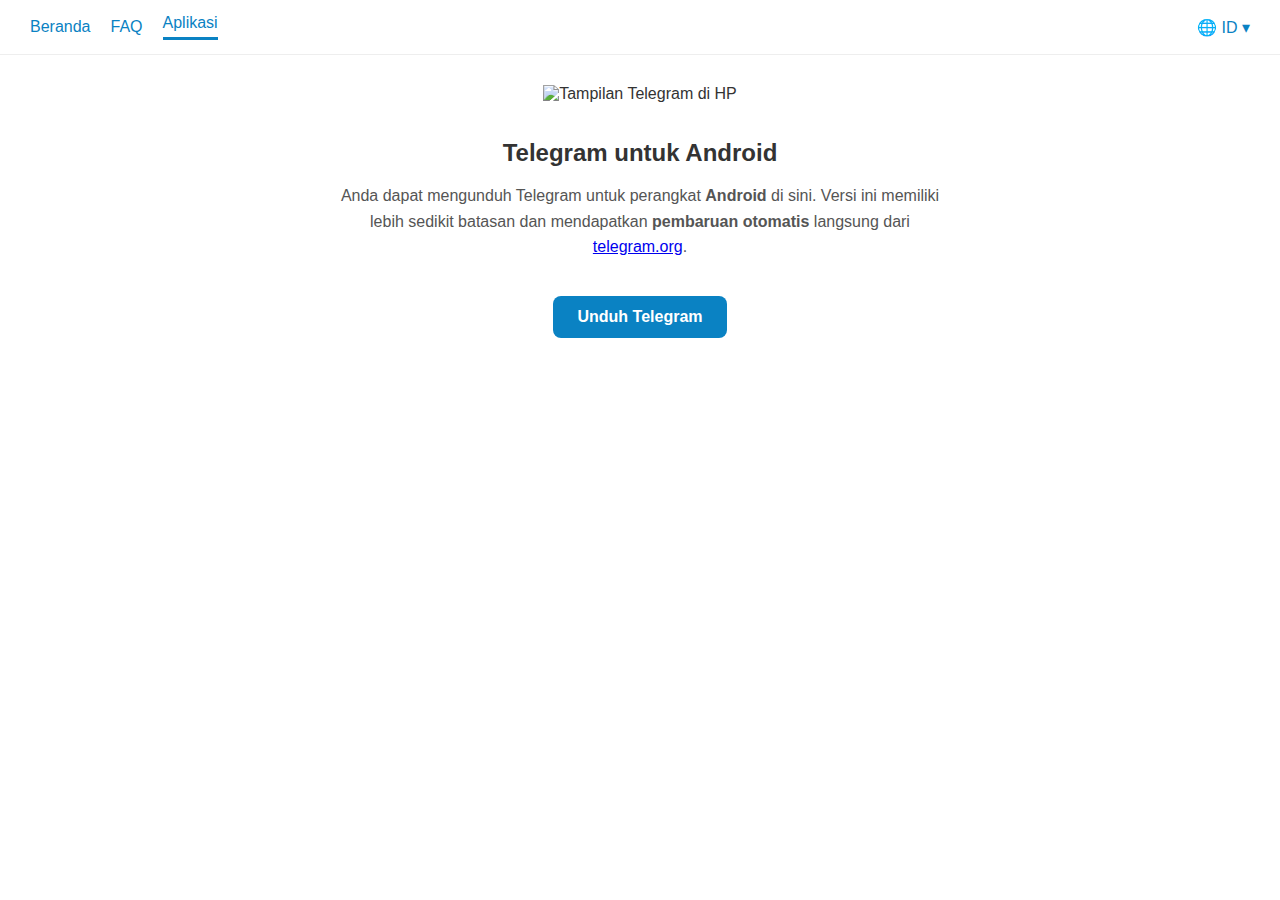
==== download.html @ 817aaed6 "Add files via upload" ====
<!doctype html>
<html lang="id">
    <head>
        <meta charset="UTF-8" />
        <meta name="viewport" content="width=device-width, initial-scale=1.0" />
        <title>Telegram untuk Android</title>
        <link rel="stylesheet" href="style.css" />
    </head>
    <body>
        <nav class="nav">
            <a href="#">Beranda</a>
            <a href="#">FAQ</a>
            <a class="active" href="#">Aplikasi</a>
            <div class="right">
                <a href="#">🌐 ID ▾</a>
            </div>
        </nav>

        <section class="hero">
            <img
                src="img/hp.jpg"
                alt="Tampilan Telegram di HP"
                class="hero-img"
            />
            <div class="hero-text">
                <h1>Telegram untuk Android</h1>
                <p>
                    Anda dapat mengunduh Telegram untuk perangkat
                    <strong>Android</strong> di sini. Versi ini memiliki lebih
                    sedikit batasan dan mendapatkan
                    <strong>pembaruan otomatis</strong> langsung dari
                    <a href="https://telegram.org">telegram.org</a>.
                </p>
                <a href="https://telegram.org/dl/android" class="btn-unduh"
                    >Unduh Telegram</a
                >
            </div>
        </section>
    </body>
</html>
---- style.css ----
body {
    font-family: Arial, sans-serif;
    margin: 0;
    background: #fff;
    color: #333;
}

.nav {
    display: flex;
    justify-content: space-between;
    align-items: center;
    padding: 14px 20px;
    background: #fff;
    border-bottom: 1px solid #eee;
}

.nav a {
    margin: 0 10px;
    text-decoration: none;
    color: #0a82c3;
    font-weight: 500;
}

.nav .active {
    border-bottom: 3px solid #0a82c3;
    padding-bottom: 5px;
}

.nav .right {
    margin-left: auto;
}

.hero {
    text-align: center;
    padding: 30px 20px;
}

.hero-img {
    max-width: 100%;
    width: 200px;
}

.hero-text {
    max-width: 600px;
    margin: 0 auto;
    padding-top: 20px;
}

.hero-text h1 {
    font-size: 24px;
    font-weight: bold;
}

.hero-text p {
    font-size: 16px;
    color: #555;
    line-height: 1.6;
}

.btn-unduh {
    display: inline-block;
    margin-top: 20px;
    background: #0a82c3;
    color: white;
    text-decoration: none;
    padding: 12px 24px;
    border-radius: 8px;
    font-weight: bold;
}
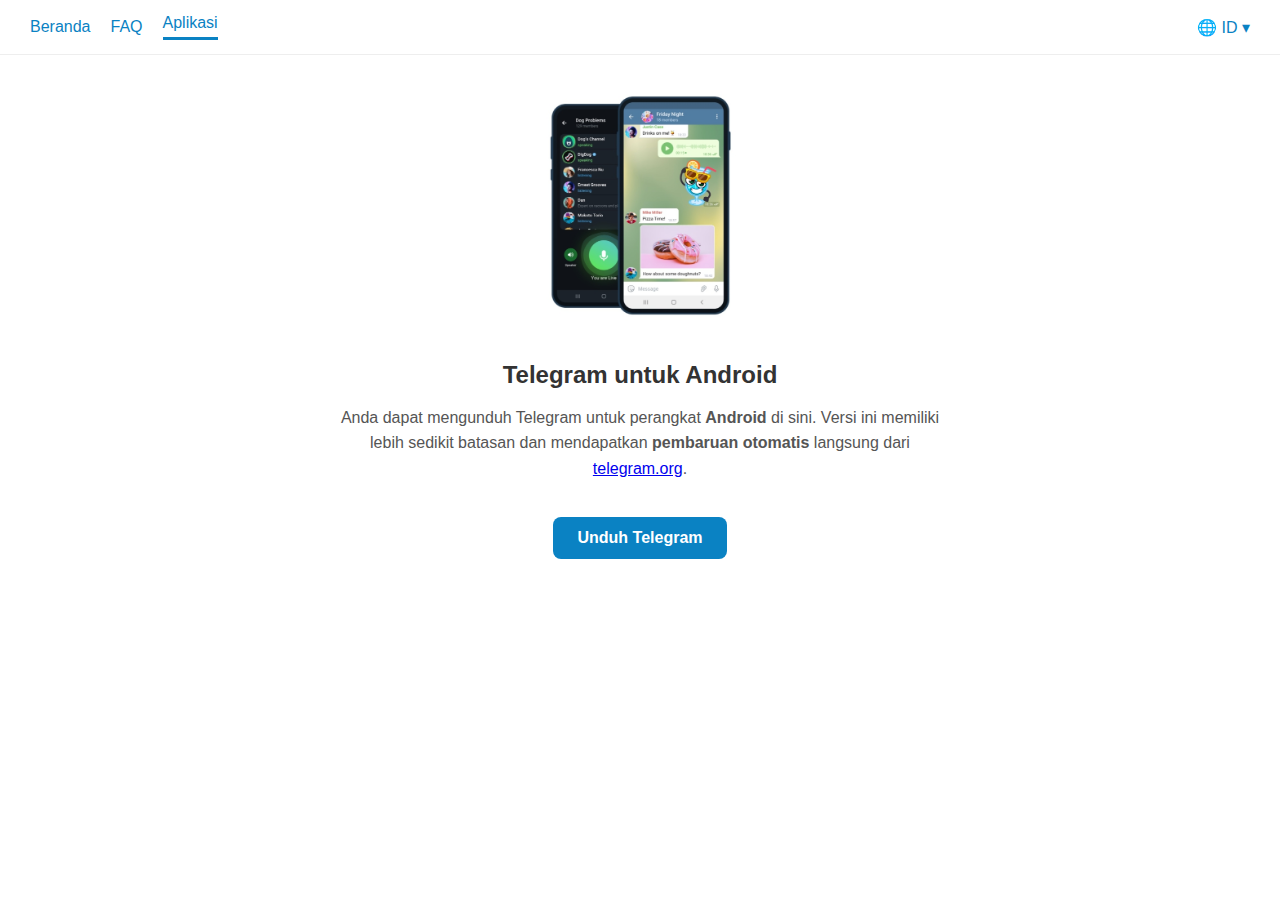
==== commit 2a6032b7: "Update download.html" ====
--- a/download.html
+++ b/download.html
@@ -18,7 +18,7 @@
 
         <section class="hero">
             <img
-                src="img/hp.jpg"
+                src="hp.jpg"
                 alt="Tampilan Telegram di HP"
                 class="hero-img"
             />
